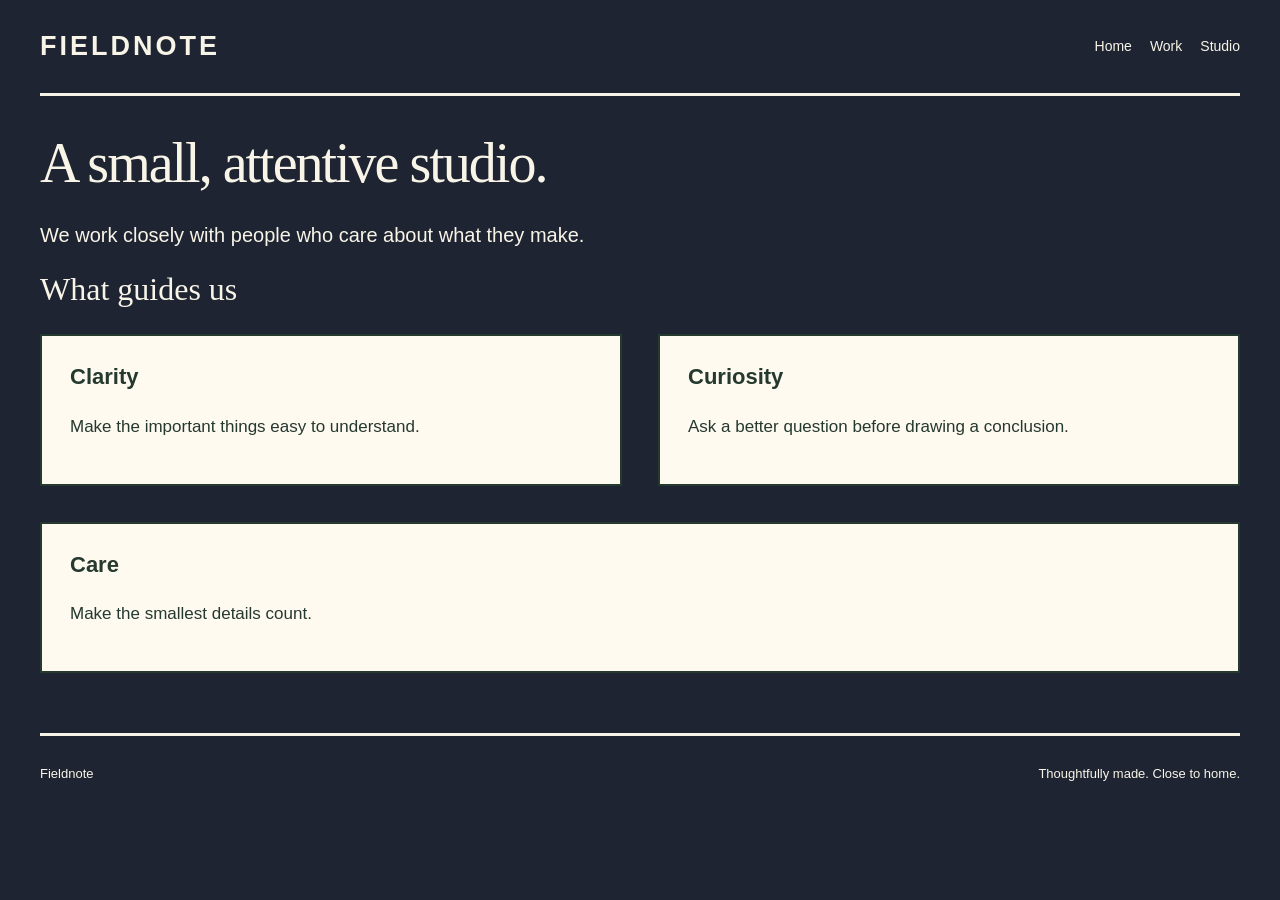
==== about.html @ 90956080 "feat: describe the studio values" ====
<!doctype html>
<html lang="en"><head><meta charset="utf-8"><meta name="viewport" content="width=device-width,initial-scale=1"><title>The studio | Fieldnote</title><link rel="icon" href="data:,"><link rel="stylesheet" href="styles.css"></head>
<body><header><a class="brand" href="index.html">Fieldnote</a><nav aria-label="Main navigation"><a href="index.html">Home</a><a href="work.html">Work</a><a href="about.html">Studio</a></nav></header><main><h1>A small, attentive studio.</h1><p class="lede">We work closely with people who care about what they make.</p><section><h2>What guides us</h2><div class="grid three"><article class="tile"><h3>Clarity</h3><p>Make the important things easy to understand.</p></article><article class="tile"><h3>Curiosity</h3><p>Ask a better question before drawing a conclusion.</p></article><article class="tile"><h3>Care</h3><p>Make the smallest details count.</p></article></div></section></main><footer><span>Fieldnote</span><span>Thoughtfully made. Close to home.</span></footer></body></html>
---- styles.css ----
* { box-sizing: border-box; }
html { scroll-behavior: auto; }
body { margin: 0; background: #1e2431; color: #f8f5e8; font-family: Arial, sans-serif; font-size: 17px; line-height: 1.6; }
header, main, footer { width: 94%; max-width: 1200px; margin: auto; }
header { display: flex; flex-wrap: wrap; justify-content: space-between; align-items: center; gap: 20px; padding: 25px 0; border-bottom: 3px solid #f8f5e8; }
.brand { font-size: 27px; font-weight: 800; letter-spacing: -1px; }
a { color: inherit; text-underline-offset: 5px; }
header a { text-decoration: none; }
nav { display: flex; flex-wrap: wrap; gap: 18px; font-size: 14px; }
main { padding: 38px 0 60px; }
h1, h2, h3, p { margin-top: 0; overflow-wrap: anywhere; }
h1 { font-family: Georgia, serif; font-size: 56px; line-height: 1.05; font-weight: 400; letter-spacing: -2px; max-width: 780px; margin-bottom: 26px; }
h2 { font-family: Georgia, serif; font-size: 32px; line-height: 1.15; font-weight: 400; }
h3 { font-size: 22px; line-height: 1.2; }
p { max-width: 660px; }
.lede { font-size: 20px; max-width: 570px; }
.hero { display: flex; flex-wrap: wrap; align-items: center; gap: 30px; min-height: 440px; padding: 34px; border: 2px solid #f8f5e8; }
.hero > div { flex: 1 1 350px; min-width: 0; }
.hero img { flex: 1 1 350px; width: 46%; max-width: 100%; min-width: 0; height: 360px; object-fit: cover; display: block; }
section + section { margin-top: 50px; }
.grid { display: flex; flex-wrap: wrap; gap: 24px; }
.tile { flex: 1 1 280px; min-width: 0; padding: 28px; background: #fffaf0; color: #25392f; border: 2px solid #25392f; }
.tile img { width: 100%; height: 230px; object-fit: cover; display: block; margin-bottom: 24px; }
.tile p { margin-bottom: 16px; }
.tile h2 { font-size: 30px; }
.price { font-size: 25px; font-weight: 700; }
.button { display: inline-block; background: #25392f; color: #fff8e7; padding: 15px 23px; text-decoration: none; font-size: 15px; font-weight: 700; border: 2px solid #25392f; }
.band { background: #25392f; color: #fff9ec; padding: 36px; border: 2px solid #f8f5e8; }
.band p { margin-bottom: 16px; }
.toolbar { display: flex; flex-wrap: wrap; gap: 18px; padding: 24px; background: #fffaf0; color: #25392f; margin: 28px 0; border: 2px solid #25392f; }
.availability { display: block; border-top: 2px solid #25392f; padding-top: 14px; font-size: 14px; }
.spec-row { display: flex; flex-wrap: wrap; gap: 24px; padding: 18px 0; border-bottom: 1px solid #f8f5e8; }
.spec-row strong { min-width: 130px; }
.hidden { display: none; }
footer { display: flex; flex-wrap: wrap; justify-content: space-between; gap: 20px; padding: 28px 0; border-top: 3px solid #f8f5e8; font-size: 13px; }
a:focus-visible { outline: 3px solid #ed8ca3; outline-offset: 6px; }
.hero{background:#fffaf0;color:#25392f;border:0;border-left:14px solid #dca65c}.hero h1{font-family:Arial,sans-serif;font-weight:800}.tile{flex-basis:420px}.tile img{height:310px}
.brand{text-transform:uppercase;letter-spacing:3px}.project-type{text-transform:uppercase;letter-spacing:2px;font-weight:700}.hero h1{font-family:Arial,sans-serif;font-weight:800}
.hero{border-top:18px solid #dca65c}.hero h1{font-size:50px}.grid{gap:36px}
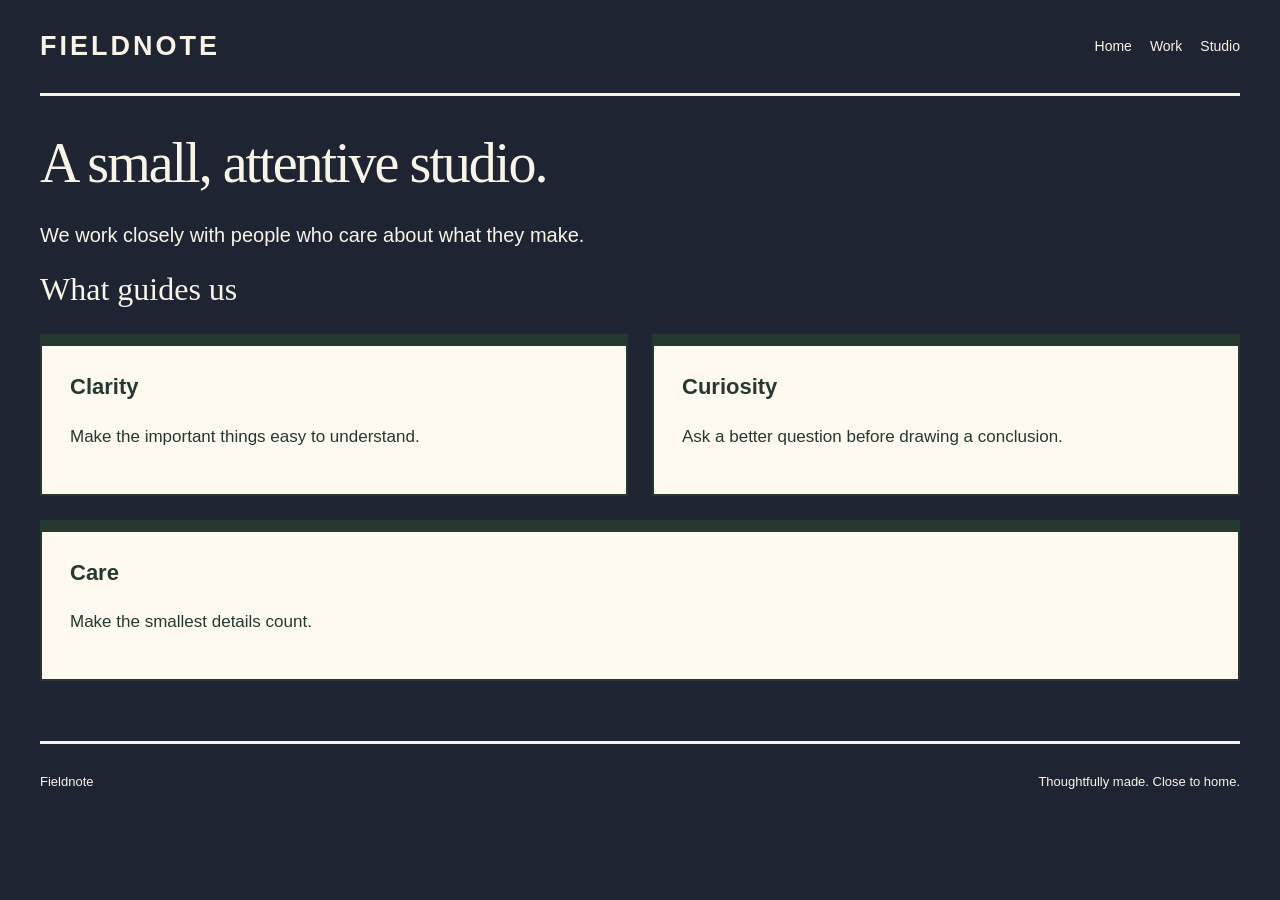
==== commit fb8a34f4: "feat: describe the studio values" ====
--- a/about.html
+++ b/about.html
@@ -1,3 +1,55 @@
 <!doctype html>
-<html lang="en"><head><meta charset="utf-8"><meta name="viewport" content="width=device-width,initial-scale=1"><title>The studio | Fieldnote</title><link rel="icon" href="data:,"><link rel="stylesheet" href="styles.css"></head>
-<body><header><a class="brand" href="index.html">Fieldnote</a><nav aria-label="Main navigation"><a href="index.html">Home</a><a href="work.html">Work</a><a href="about.html">Studio</a></nav></header><main><h1>A small, attentive studio.</h1><p class="lede">We work closely with people who care about what they make.</p><section><h2>What guides us</h2><div class="grid three"><article class="tile"><h3>Clarity</h3><p>Make the important things easy to understand.</p></article><article class="tile"><h3>Curiosity</h3><p>Ask a better question before drawing a conclusion.</p></article><article class="tile"><h3>Care</h3><p>Make the smallest details count.</p></article></div></section></main><footer><span>Fieldnote</span><span>Thoughtfully made. Close to home.</span></footer></body></html>
+<html lang="en">
+<head>
+<meta charset="utf-8">
+<meta name="viewport" content="width=device-width,initial-scale=1">
+<title>
+The studio | Fieldnote</title>
+<link rel="icon" href="assets/favicon.png">
+<link rel="stylesheet" href="styles.css">
+</head>
+<body>
+<header>
+<a class="brand" href="index.html">Fieldnote</a>
+<nav aria-label="Main navigation">
+<a href="index.html">Home</a>
+<a href="work.html">Work</a>
+<a href="about.html">Studio</a>
+</nav>
+</header>
+<main>
+<h1>
+A small, attentive studio.</h1>
+<p class="lede">
+We work closely with people who care about what they make.</p>
+<section>
+<h2>
+What guides us</h2>
+<div class="grid three">
+<article class="tile">
+<h3>
+Clarity</h3>
+<p>
+Make the important things easy to understand.</p>
+</article>
+<article class="tile">
+<h3>
+Curiosity</h3>
+<p>
+Ask a better question before drawing a conclusion.</p>
+</article>
+<article class="tile">
+<h3>
+Care</h3>
+<p>
+Make the smallest details count.</p>
+</article>
+</div>
+</section>
+</main>
+<footer>
+<span>Fieldnote</span>
+<span>Thoughtfully made. Close to home.</span>
+</footer>
+</body>
+</html>
--- a/styles.css
+++ b/styles.css
@@ -36,4 +36,4 @@
 a:focus-visible { outline: 3px solid #ed8ca3; outline-offset: 6px; }
 .hero{background:#fffaf0;color:#25392f;border:0;border-left:14px solid #dca65c}.hero h1{font-family:Arial,sans-serif;font-weight:800}.tile{flex-basis:420px}.tile img{height:310px}
 .brand{text-transform:uppercase;letter-spacing:3px}.project-type{text-transform:uppercase;letter-spacing:2px;font-weight:700}.hero h1{font-family:Arial,sans-serif;font-weight:800}
-.hero{border-top:18px solid #dca65c}.hero h1{font-size:50px}.grid{gap:36px}
+.hero{background:#fffaf0;color:#25392f;border-bottom:18px solid #25392f}.hero h1{font-size:64px}.tile{border-top:12px solid #25392f}
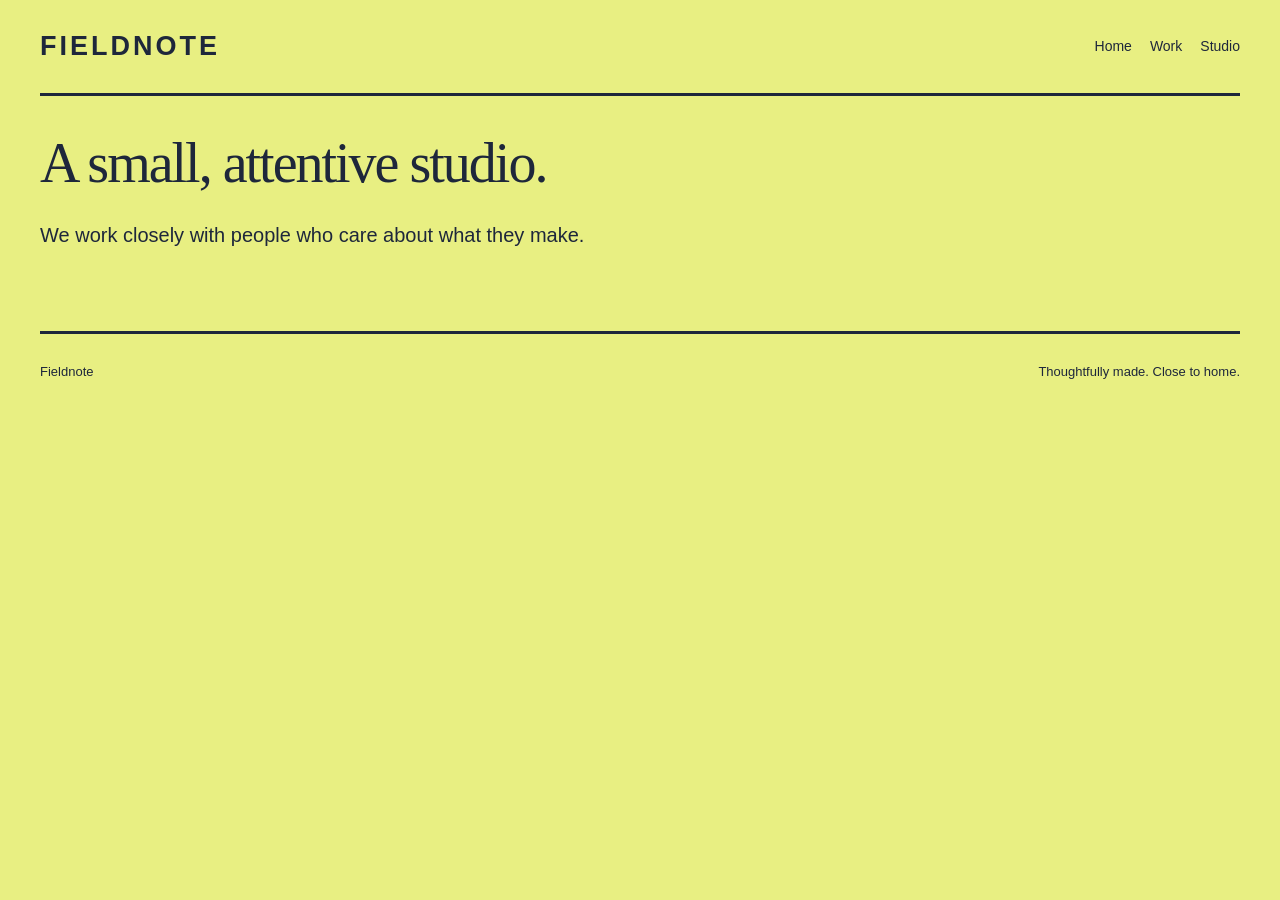
==== commit 3f57b349: "feat: open the studio about page; refresh the visual composition" ====
--- a/about.html
+++ b/about.html
@@ -22,30 +22,6 @@
 A small, attentive studio.</h1>
 <p class="lede">
 We work closely with people who care about what they make.</p>
-<section>
-<h2>
-What guides us</h2>
-<div class="grid three">
-<article class="tile">
-<h3>
-Clarity</h3>
-<p>
-Make the important things easy to understand.</p>
-</article>
-<article class="tile">
-<h3>
-Curiosity</h3>
-<p>
-Ask a better question before drawing a conclusion.</p>
-</article>
-<article class="tile">
-<h3>
-Care</h3>
-<p>
-Make the smallest details count.</p>
-</article>
-</div>
-</section>
 </main>
 <footer>
 <span>Fieldnote</span>
--- a/styles.css
+++ b/styles.css
@@ -1,8 +1,8 @@
 * { box-sizing: border-box; }
 html { scroll-behavior: auto; }
-body { margin: 0; background: #1e2431; color: #f8f5e8; font-family: Arial, sans-serif; font-size: 17px; line-height: 1.6; }
+body { margin: 0; background: #e8ef82; color: #1e273b; font-family: Arial, sans-serif; font-size: 17px; line-height: 1.6; }
 header, main, footer { width: 94%; max-width: 1200px; margin: auto; }
-header { display: flex; flex-wrap: wrap; justify-content: space-between; align-items: center; gap: 20px; padding: 25px 0; border-bottom: 3px solid #f8f5e8; }
+header { display: flex; flex-wrap: wrap; justify-content: space-between; align-items: center; gap: 20px; padding: 25px 0; border-bottom: 3px solid #1e273b; }
 .brand { font-size: 27px; font-weight: 800; letter-spacing: -1px; }
 a { color: inherit; text-underline-offset: 5px; }
 header a { text-decoration: none; }
@@ -14,7 +14,7 @@
 h3 { font-size: 22px; line-height: 1.2; }
 p { max-width: 660px; }
 .lede { font-size: 20px; max-width: 570px; }
-.hero { display: flex; flex-wrap: wrap; align-items: center; gap: 30px; min-height: 440px; padding: 34px; border: 2px solid #f8f5e8; }
+.hero { display: flex; flex-wrap: wrap; align-items: center; gap: 30px; min-height: 440px; padding: 34px; border: 2px solid #1e273b; }
 .hero > div { flex: 1 1 350px; min-width: 0; }
 .hero img { flex: 1 1 350px; width: 46%; max-width: 100%; min-width: 0; height: 360px; object-fit: cover; display: block; }
 section + section { margin-top: 50px; }
@@ -25,15 +25,15 @@
 .tile h2 { font-size: 30px; }
 .price { font-size: 25px; font-weight: 700; }
 .button { display: inline-block; background: #25392f; color: #fff8e7; padding: 15px 23px; text-decoration: none; font-size: 15px; font-weight: 700; border: 2px solid #25392f; }
-.band { background: #25392f; color: #fff9ec; padding: 36px; border: 2px solid #f8f5e8; }
+.band { background: #25392f; color: #fff9ec; padding: 36px; border: 2px solid #1e273b; }
 .band p { margin-bottom: 16px; }
 .toolbar { display: flex; flex-wrap: wrap; gap: 18px; padding: 24px; background: #fffaf0; color: #25392f; margin: 28px 0; border: 2px solid #25392f; }
 .availability { display: block; border-top: 2px solid #25392f; padding-top: 14px; font-size: 14px; }
-.spec-row { display: flex; flex-wrap: wrap; gap: 24px; padding: 18px 0; border-bottom: 1px solid #f8f5e8; }
+.spec-row { display: flex; flex-wrap: wrap; gap: 24px; padding: 18px 0; border-bottom: 1px solid #1e273b; }
 .spec-row strong { min-width: 130px; }
 .hidden { display: none; }
-footer { display: flex; flex-wrap: wrap; justify-content: space-between; gap: 20px; padding: 28px 0; border-top: 3px solid #f8f5e8; font-size: 13px; }
-a:focus-visible { outline: 3px solid #ed8ca3; outline-offset: 6px; }
-.hero{background:#fffaf0;color:#25392f;border:0;border-left:14px solid #dca65c}.hero h1{font-family:Arial,sans-serif;font-weight:800}.tile{flex-basis:420px}.tile img{height:310px}
+footer { display: flex; flex-wrap: wrap; justify-content: space-between; gap: 20px; padding: 28px 0; border-top: 3px solid #1e273b; font-size: 13px; }
+a:focus-visible { outline: 3px solid #253fbb; outline-offset: 6px; }
+.hero{flex-direction:column;text-align:center;gap:28px;border:0}.hero > div{flex:0 1 auto;width:100%}.hero h1,.hero p{margin-left:auto;margin-right:auto}.hero img{flex:0 1 auto;width:100%;height:300px}.tile{border-radius:28px}
 .brand{text-transform:uppercase;letter-spacing:3px}.project-type{text-transform:uppercase;letter-spacing:2px;font-weight:700}.hero h1{font-family:Arial,sans-serif;font-weight:800}
 .hero{background:#fffaf0;color:#25392f;border-bottom:18px solid #25392f}.hero h1{font-size:64px}.tile{border-top:12px solid #25392f}
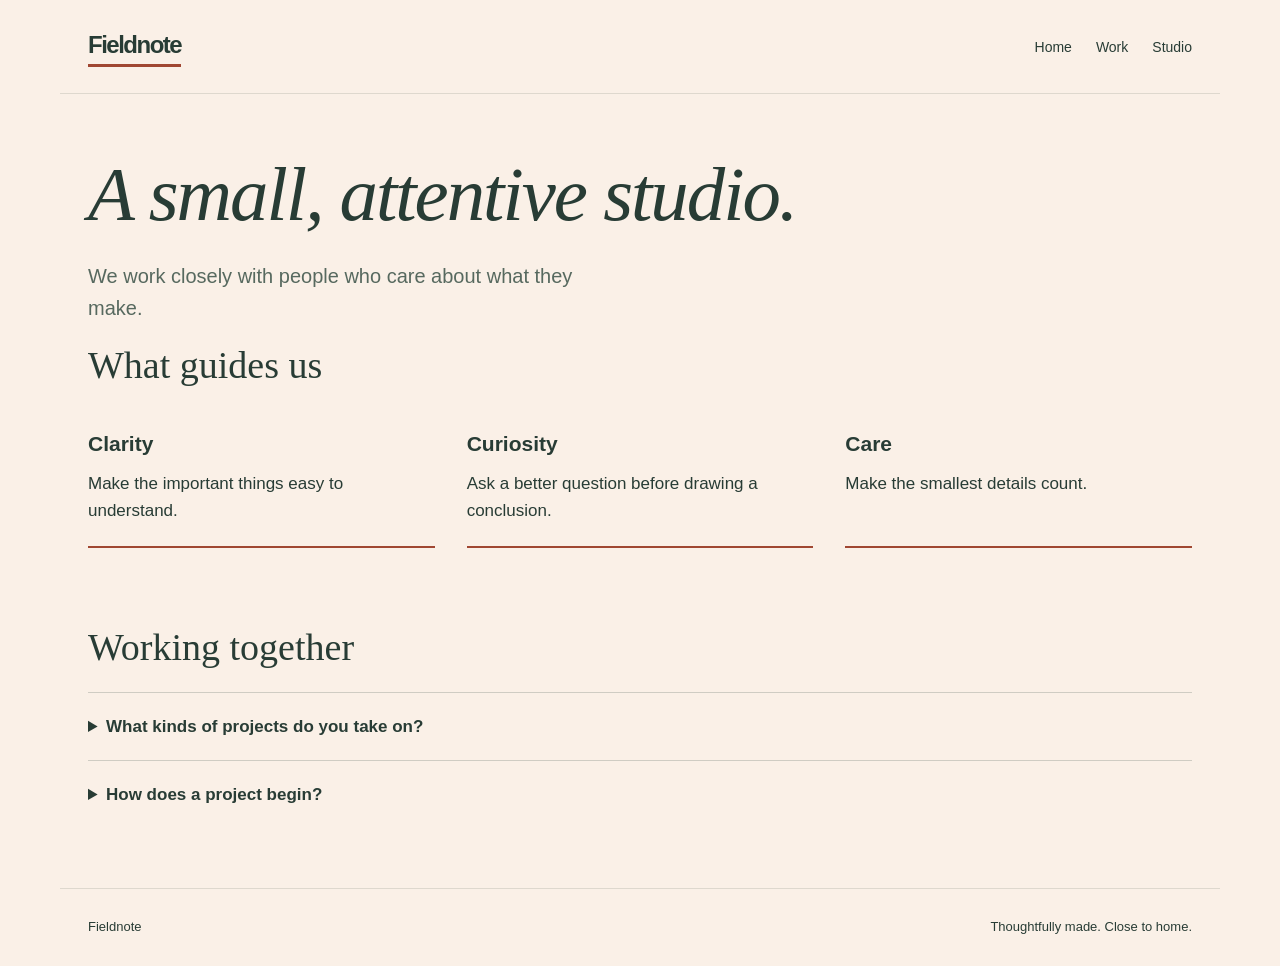
==== commit 57c45420: "feat: finish project closing statement and brand underline" ====
--- a/about.html
+++ b/about.html
@@ -1,31 +1,3 @@
 <!doctype html>
-<html lang="en">
-<head>
-<meta charset="utf-8">
-<meta name="viewport" content="width=device-width,initial-scale=1">
-<title>
-The studio | Fieldnote</title>
-<link rel="icon" href="assets/favicon.png">
-<link rel="stylesheet" href="styles.css">
-</head>
-<body>
-<header>
-<a class="brand" href="index.html">Fieldnote</a>
-<nav aria-label="Main navigation">
-<a href="index.html">Home</a>
-<a href="work.html">Work</a>
-<a href="about.html">Studio</a>
-</nav>
-</header>
-<main>
-<h1>
-A small, attentive studio.</h1>
-<p class="lede">
-We work closely with people who care about what they make.</p>
-</main>
-<footer>
-<span>Fieldnote</span>
-<span>Thoughtfully made. Close to home.</span>
-</footer>
-</body>
-</html>
+<html lang="en"><head><meta charset="utf-8"><meta name="viewport" content="width=device-width,initial-scale=1"><title>The studio | Fieldnote</title><link rel="icon" href="data:,"><link rel="stylesheet" href="styles.css"></head>
+<body><header><a class="brand" href="index.html">Fieldnote</a><nav aria-label="Main navigation"><a href="index.html">Home</a><a href="work.html">Work</a><a href="about.html">Studio</a></nav></header><main aria-label="Page content"><h1>A small, attentive studio.</h1><p class="lede">We work closely with people who care about what they make.</p><section><h2>What guides us</h2><div class="grid three"><article class="tile"><h3>Clarity</h3><p>Make the important things easy to understand.</p></article><article class="tile"><h3>Curiosity</h3><p>Ask a better question before drawing a conclusion.</p></article><article class="tile"><h3>Care</h3><p>Make the smallest details count.</p></article></div></section><section><h2>Working together</h2><details><summary>What kinds of projects do you take on?</summary><p>Identity, editorial, and small digital experiences.</p></details><details><summary>How does a project begin?</summary><p>With a conversation about your goals and your audience.</p></details></section></main><footer><span>Fieldnote</span><span>Thoughtfully made. Close to home.</span></footer></body></html>
--- a/styles.css
+++ b/styles.css
@@ -1,39 +1,9 @@
-* { box-sizing: border-box; }
-html { scroll-behavior: auto; }
-body { margin: 0; background: #e8ef82; color: #1e273b; font-family: Arial, sans-serif; font-size: 17px; line-height: 1.6; }
-header, main, footer { width: 94%; max-width: 1200px; margin: auto; }
-header { display: flex; flex-wrap: wrap; justify-content: space-between; align-items: center; gap: 20px; padding: 25px 0; border-bottom: 3px solid #1e273b; }
-.brand { font-size: 27px; font-weight: 800; letter-spacing: -1px; }
-a { color: inherit; text-underline-offset: 5px; }
-header a { text-decoration: none; }
-nav { display: flex; flex-wrap: wrap; gap: 18px; font-size: 14px; }
-main { padding: 38px 0 60px; }
-h1, h2, h3, p { margin-top: 0; overflow-wrap: anywhere; }
-h1 { font-family: Georgia, serif; font-size: 56px; line-height: 1.05; font-weight: 400; letter-spacing: -2px; max-width: 780px; margin-bottom: 26px; }
-h2 { font-family: Georgia, serif; font-size: 32px; line-height: 1.15; font-weight: 400; }
-h3 { font-size: 22px; line-height: 1.2; }
-p { max-width: 660px; }
-.lede { font-size: 20px; max-width: 570px; }
-.hero { display: flex; flex-wrap: wrap; align-items: center; gap: 30px; min-height: 440px; padding: 34px; border: 2px solid #1e273b; }
-.hero > div { flex: 1 1 350px; min-width: 0; }
-.hero img { flex: 1 1 350px; width: 46%; max-width: 100%; min-width: 0; height: 360px; object-fit: cover; display: block; }
-section + section { margin-top: 50px; }
-.grid { display: flex; flex-wrap: wrap; gap: 24px; }
-.tile { flex: 1 1 280px; min-width: 0; padding: 28px; background: #fffaf0; color: #25392f; border: 2px solid #25392f; }
-.tile img { width: 100%; height: 230px; object-fit: cover; display: block; margin-bottom: 24px; }
-.tile p { margin-bottom: 16px; }
-.tile h2 { font-size: 30px; }
-.price { font-size: 25px; font-weight: 700; }
-.button { display: inline-block; background: #25392f; color: #fff8e7; padding: 15px 23px; text-decoration: none; font-size: 15px; font-weight: 700; border: 2px solid #25392f; }
-.band { background: #25392f; color: #fff9ec; padding: 36px; border: 2px solid #1e273b; }
-.band p { margin-bottom: 16px; }
-.toolbar { display: flex; flex-wrap: wrap; gap: 18px; padding: 24px; background: #fffaf0; color: #25392f; margin: 28px 0; border: 2px solid #25392f; }
-.availability { display: block; border-top: 2px solid #25392f; padding-top: 14px; font-size: 14px; }
-.spec-row { display: flex; flex-wrap: wrap; gap: 24px; padding: 18px 0; border-bottom: 1px solid #1e273b; }
-.spec-row strong { min-width: 130px; }
-.hidden { display: none; }
-footer { display: flex; flex-wrap: wrap; justify-content: space-between; gap: 20px; padding: 28px 0; border-top: 3px solid #1e273b; font-size: 13px; }
-a:focus-visible { outline: 3px solid #253fbb; outline-offset: 6px; }
-.hero{flex-direction:column;text-align:center;gap:28px;border:0}.hero > div{flex:0 1 auto;width:100%}.hero h1,.hero p{margin-left:auto;margin-right:auto}.hero img{flex:0 1 auto;width:100%;height:300px}.tile{border-radius:28px}
-.brand{text-transform:uppercase;letter-spacing:3px}.project-type{text-transform:uppercase;letter-spacing:2px;font-weight:700}.hero h1{font-family:Arial,sans-serif;font-weight:800}
-.hero{background:#fffaf0;color:#25392f;border-bottom:18px solid #25392f}.hero h1{font-size:64px}.tile{border-top:12px solid #25392f}
+*{box-sizing:border-box}html{scroll-behavior:auto}body{margin:0;background:var(--paper,#f5f1e9);color:var(--ink,#253c33);font:17px/1.6 Arial,Helvetica,sans-serif}header,main,footer{max-width:1160px;margin:auto}header{display:flex;align-items:center;justify-content:space-between;padding:26px 28px;border-bottom:1px solid #253c3322;gap:20px}.brand{font-weight:800;font-size:24px;letter-spacing:-1px}a{color:inherit;text-underline-offset:5px}header a{text-decoration:none}nav{display:flex;flex-wrap:wrap;gap:24px;font-size:14px}main{padding:60px 28px}h1,h2,h3,p{margin-top:0}h1{font:normal clamp(42px,6vw,78px)/1.06 Georgia,serif;letter-spacing:-2px;max-width:800px;margin-bottom:24px}h2{font:normal 38px/1.15 Georgia,serif;margin-bottom:22px}h3{font-size:21px;line-height:1.25;margin-bottom:12px}p{max-width:660px}.lede{font-size:20px;color:var(--muted,#57695f);max-width:540px}.hero{display:grid;gap:38px;align-items:center}.hero img{width:100%;display:block;aspect-ratio:1.2;object-fit:cover;border-radius:4px}section+section{margin-top:64px}.grid{display:grid;gap:24px}.tile{padding:26px;border:1px solid #253c3328;background:var(--surface,#fffdf8)}.tile img{width:100%;display:block;aspect-ratio:1.4;object-fit:cover;margin-bottom:22px}.tile p:last-child{margin-bottom:0}.button,button{display:inline-block;background:var(--accent,#375d49);color:white;padding:13px 23px;border:0;border-radius:3px;text-decoration:none;font:600 15px/1.3 Arial,sans-serif;cursor:pointer}button.secondary{background:transparent;color:var(--ink);border:1px solid currentColor}.band{padding:32px;background:var(--accent,#375d49);color:white}.band p:last-child{margin-bottom:0}footer{padding:28px;display:flex;justify-content:space-between;gap:24px;border-top:1px solid #253c3322;font-size:13px}.muted{color:var(--muted,#57695f)}.price{font-weight:700;font-size:20px}.toolbar{display:flex;gap:16px;flex-wrap:wrap;align-items:end;margin:30px 0}label{display:block;font-size:14px}input,select{display:block;background:white;color:#253c33;padding:12px;border:1px solid #a6afa8;border-radius:3px;font:inherit;max-width:100%}details{border-top:1px solid #253c3333;padding:20px 0}summary{cursor:pointer;font-weight:700}details p{margin:14px 0 0}ul{padding-left:22px}table{border-collapse:collapse;width:100%;max-width:720px}td,th{text-align:left;padding:12px;border-bottom:1px solid #253c3322}[hidden]{display:none!important}.sr{position:absolute;width:1px;height:1px;overflow:hidden;clip-path:inset(50%)}a:focus-visible,button:focus-visible,input:focus-visible,select:focus-visible,summary:focus-visible{outline:3px solid #c77430;outline-offset:5px}@media(min-width:760px){.hero.split{grid-template-columns:1.1fr 1fr}.grid.two{grid-template-columns:repeat(2,minmax(0,1fr))}.grid.three{grid-template-columns:repeat(3,minmax(0,1fr))}}@media(max-width:600px){header{align-items:flex-start;flex-direction:column}main{padding:36px 22px}header,footer{padding:22px}nav{gap:18px}footer{flex-direction:column;gap:8px}.toolbar>*{width:100%}.toolbar input,.toolbar select{width:100%}h1{letter-spacing:-1px}section+section{margin-top:44px}}
+
+:root{--paper:#f7f5ef;--ink:#283c35;--accent:#355c4c}
+:root{--accent:#a04732;--paper:#faf0e7}.brand{letter-spacing:-1.5px}
+h1{font-style:italic}.tile{border:0;border-bottom:2px solid #a04732;padding:22px 0;background:transparent}
+.grid{gap:32px}section+section{margin-top:78px}
+.project-type{font-size:12px;text-transform:uppercase;letter-spacing:1.5px}
+h2{max-width:720px}.brand{border-bottom:3px solid var(--accent)}
+/* Editorial cards share the global spacing scale. */
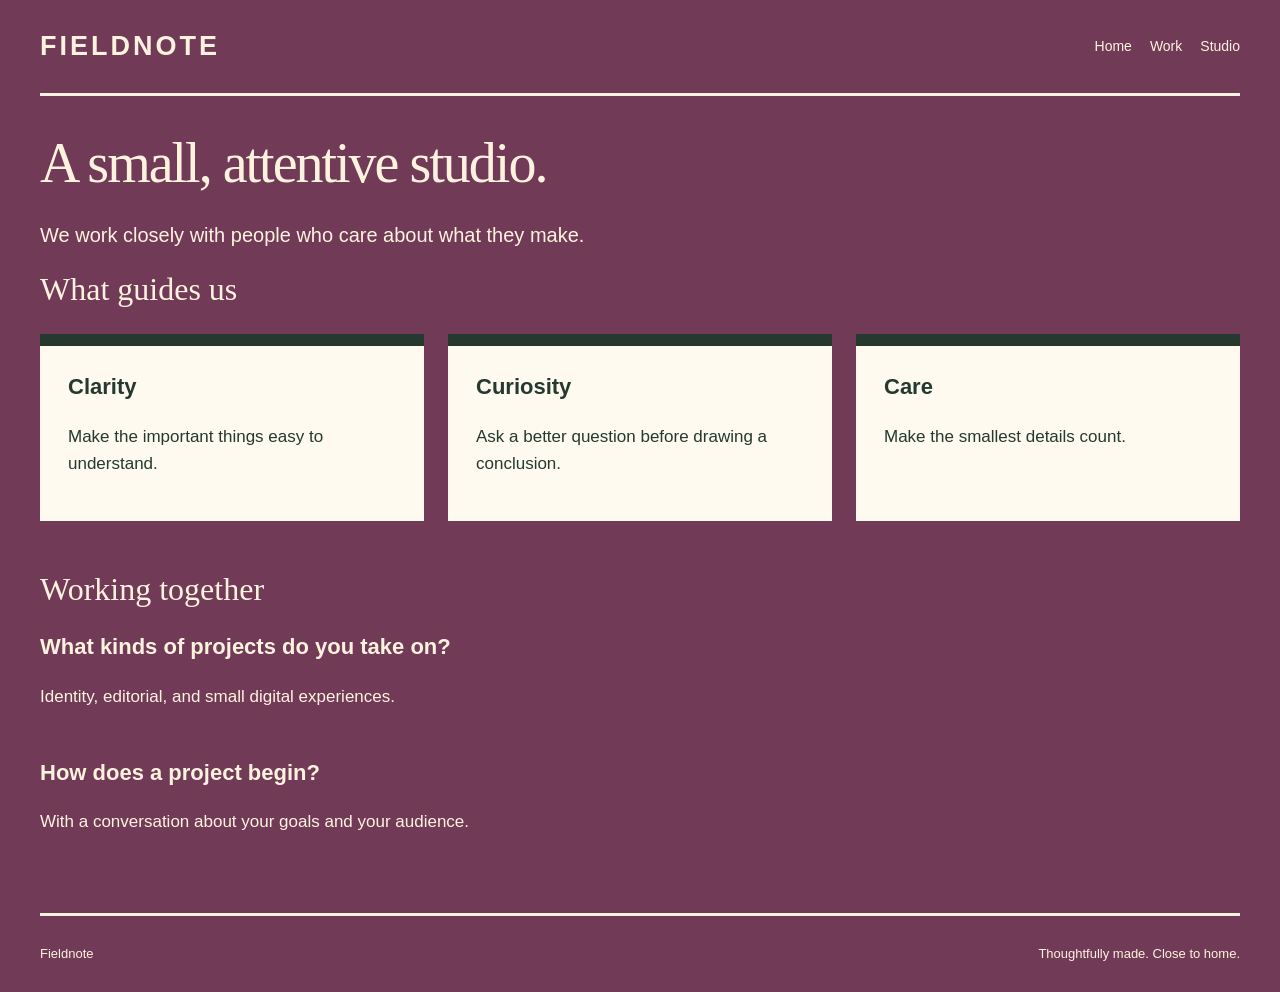
==== commit d97fa0bf: "feat: finish project closing statement and brand underline; refresh the visual composition" ====
--- a/about.html
+++ b/about.html
@@ -1,3 +1,71 @@
 <!doctype html>
-<html lang="en"><head><meta charset="utf-8"><meta name="viewport" content="width=device-width,initial-scale=1"><title>The studio | Fieldnote</title><link rel="icon" href="data:,"><link rel="stylesheet" href="styles.css"></head>
-<body><header><a class="brand" href="index.html">Fieldnote</a><nav aria-label="Main navigation"><a href="index.html">Home</a><a href="work.html">Work</a><a href="about.html">Studio</a></nav></header><main aria-label="Page content"><h1>A small, attentive studio.</h1><p class="lede">We work closely with people who care about what they make.</p><section><h2>What guides us</h2><div class="grid three"><article class="tile"><h3>Clarity</h3><p>Make the important things easy to understand.</p></article><article class="tile"><h3>Curiosity</h3><p>Ask a better question before drawing a conclusion.</p></article><article class="tile"><h3>Care</h3><p>Make the smallest details count.</p></article></div></section><section><h2>Working together</h2><details><summary>What kinds of projects do you take on?</summary><p>Identity, editorial, and small digital experiences.</p></details><details><summary>How does a project begin?</summary><p>With a conversation about your goals and your audience.</p></details></section></main><footer><span>Fieldnote</span><span>Thoughtfully made. Close to home.</span></footer></body></html>
+<html lang="en">
+<head>
+<meta charset="utf-8">
+<meta name="viewport" content="width=device-width,initial-scale=1">
+<title>
+The studio | Fieldnote</title>
+<link rel="icon" href="assets/favicon.png">
+<link rel="stylesheet" href="styles.css">
+</head>
+<body>
+<header>
+<a class="brand" href="index.html">Fieldnote</a>
+<nav aria-label="Main navigation">
+<a href="index.html">Home</a>
+<a href="work.html">Work</a>
+<a href="about.html">Studio</a>
+</nav>
+</header>
+<main aria-label="Page content">
+<h1>
+A small, attentive studio.</h1>
+<p class="lede">
+We work closely with people who care about what they make.</p>
+<section>
+<h2>
+What guides us</h2>
+<div class="grid three">
+<article class="tile">
+<h3>
+Clarity</h3>
+<p>
+Make the important things easy to understand.</p>
+</article>
+<article class="tile">
+<h3>
+Curiosity</h3>
+<p>
+Ask a better question before drawing a conclusion.</p>
+</article>
+<article class="tile">
+<h3>
+Care</h3>
+<p>
+Make the smallest details count.</p>
+</article>
+</div>
+</section>
+<section>
+<h2>
+Working together</h2>
+<section>
+<h3>
+What kinds of projects do you take on?</h3>
+<p>
+Identity, editorial, and small digital experiences.</p>
+</section>
+<section>
+<h3>
+How does a project begin?</h3>
+<p>
+With a conversation about your goals and your audience.</p>
+</section>
+</section>
+</main>
+<footer>
+<span>Fieldnote</span>
+<span>Thoughtfully made. Close to home.</span>
+</footer>
+</body>
+</html>
--- a/styles.css
+++ b/styles.css
@@ -1,9 +1,40 @@
-*{box-sizing:border-box}html{scroll-behavior:auto}body{margin:0;background:var(--paper,#f5f1e9);color:var(--ink,#253c33);font:17px/1.6 Arial,Helvetica,sans-serif}header,main,footer{max-width:1160px;margin:auto}header{display:flex;align-items:center;justify-content:space-between;padding:26px 28px;border-bottom:1px solid #253c3322;gap:20px}.brand{font-weight:800;font-size:24px;letter-spacing:-1px}a{color:inherit;text-underline-offset:5px}header a{text-decoration:none}nav{display:flex;flex-wrap:wrap;gap:24px;font-size:14px}main{padding:60px 28px}h1,h2,h3,p{margin-top:0}h1{font:normal clamp(42px,6vw,78px)/1.06 Georgia,serif;letter-spacing:-2px;max-width:800px;margin-bottom:24px}h2{font:normal 38px/1.15 Georgia,serif;margin-bottom:22px}h3{font-size:21px;line-height:1.25;margin-bottom:12px}p{max-width:660px}.lede{font-size:20px;color:var(--muted,#57695f);max-width:540px}.hero{display:grid;gap:38px;align-items:center}.hero img{width:100%;display:block;aspect-ratio:1.2;object-fit:cover;border-radius:4px}section+section{margin-top:64px}.grid{display:grid;gap:24px}.tile{padding:26px;border:1px solid #253c3328;background:var(--surface,#fffdf8)}.tile img{width:100%;display:block;aspect-ratio:1.4;object-fit:cover;margin-bottom:22px}.tile p:last-child{margin-bottom:0}.button,button{display:inline-block;background:var(--accent,#375d49);color:white;padding:13px 23px;border:0;border-radius:3px;text-decoration:none;font:600 15px/1.3 Arial,sans-serif;cursor:pointer}button.secondary{background:transparent;color:var(--ink);border:1px solid currentColor}.band{padding:32px;background:var(--accent,#375d49);color:white}.band p:last-child{margin-bottom:0}footer{padding:28px;display:flex;justify-content:space-between;gap:24px;border-top:1px solid #253c3322;font-size:13px}.muted{color:var(--muted,#57695f)}.price{font-weight:700;font-size:20px}.toolbar{display:flex;gap:16px;flex-wrap:wrap;align-items:end;margin:30px 0}label{display:block;font-size:14px}input,select{display:block;background:white;color:#253c33;padding:12px;border:1px solid #a6afa8;border-radius:3px;font:inherit;max-width:100%}details{border-top:1px solid #253c3333;padding:20px 0}summary{cursor:pointer;font-weight:700}details p{margin:14px 0 0}ul{padding-left:22px}table{border-collapse:collapse;width:100%;max-width:720px}td,th{text-align:left;padding:12px;border-bottom:1px solid #253c3322}[hidden]{display:none!important}.sr{position:absolute;width:1px;height:1px;overflow:hidden;clip-path:inset(50%)}a:focus-visible,button:focus-visible,input:focus-visible,select:focus-visible,summary:focus-visible{outline:3px solid #c77430;outline-offset:5px}@media(min-width:760px){.hero.split{grid-template-columns:1.1fr 1fr}.grid.two{grid-template-columns:repeat(2,minmax(0,1fr))}.grid.three{grid-template-columns:repeat(3,minmax(0,1fr))}}@media(max-width:600px){header{align-items:flex-start;flex-direction:column}main{padding:36px 22px}header,footer{padding:22px}nav{gap:18px}footer{flex-direction:column;gap:8px}.toolbar>*{width:100%}.toolbar input,.toolbar select{width:100%}h1{letter-spacing:-1px}section+section{margin-top:44px}}
-
-:root{--paper:#f7f5ef;--ink:#283c35;--accent:#355c4c}
-:root{--accent:#a04732;--paper:#faf0e7}.brand{letter-spacing:-1.5px}
-h1{font-style:italic}.tile{border:0;border-bottom:2px solid #a04732;padding:22px 0;background:transparent}
-.grid{gap:32px}section+section{margin-top:78px}
-.project-type{font-size:12px;text-transform:uppercase;letter-spacing:1.5px}
-h2{max-width:720px}.brand{border-bottom:3px solid var(--accent)}
-/* Editorial cards share the global spacing scale. */
+* { box-sizing: border-box; }
+html { scroll-behavior: auto; }
+body { margin: 0; background: #713a56; color: #fff3df; font-family: Arial, sans-serif; font-size: 17px; line-height: 1.6; }
+header, main, footer { width: 94%; max-width: 1200px; margin: auto; }
+header { display: flex; flex-wrap: wrap; justify-content: space-between; align-items: center; gap: 20px; padding: 25px 0; border-bottom: 3px solid #fff3df; }
+.brand { font-size: 27px; font-weight: 800; letter-spacing: -1px; }
+a { color: inherit; text-underline-offset: 5px; }
+header a { text-decoration: none; }
+nav { display: flex; flex-wrap: wrap; gap: 18px; font-size: 14px; }
+main { padding: 38px 0 60px; }
+h1, h2, h3, p { margin-top: 0; overflow-wrap: anywhere; }
+h1 { font-family: Georgia, serif; font-size: 56px; line-height: 1.05; font-weight: 400; letter-spacing: -2px; max-width: 780px; margin-bottom: 26px; }
+h2 { font-family: Georgia, serif; font-size: 32px; line-height: 1.15; font-weight: 400; }
+h3 { font-size: 22px; line-height: 1.2; }
+p { max-width: 660px; }
+.lede { font-size: 20px; max-width: 570px; }
+.hero { display: flex; flex-wrap: wrap; align-items: center; gap: 30px; min-height: 440px; padding: 34px; border: 2px solid #fff3df; }
+.hero > div { flex: 1 1 350px; min-width: 0; }
+.hero img { flex: 1 1 350px; width: 46%; max-width: 100%; min-width: 0; height: 360px; object-fit: cover; display: block; }
+section + section { margin-top: 50px; }
+.grid { display: flex; flex-wrap: wrap; gap: 24px; }
+.tile { flex: 1 1 280px; min-width: 0; padding: 28px; background: #fffaf0; color: #25392f; border: 2px solid #25392f; }
+.tile img { width: 100%; height: 230px; object-fit: cover; display: block; margin-bottom: 24px; }
+.tile p { margin-bottom: 16px; }
+.tile h2 { font-size: 30px; }
+.price { font-size: 25px; font-weight: 700; }
+.button { display: inline-block; background: #25392f; color: #fff8e7; padding: 15px 23px; text-decoration: none; font-size: 15px; font-weight: 700; border: 2px solid #25392f; }
+.band { background: #25392f; color: #fff9ec; padding: 36px; border: 2px solid #fff3df; }
+.band p { margin-bottom: 16px; }
+.toolbar { display: flex; flex-wrap: wrap; gap: 18px; padding: 24px; background: #fffaf0; color: #25392f; margin: 28px 0; border: 2px solid #25392f; }
+.availability { display: block; border-top: 2px solid #25392f; padding-top: 14px; font-size: 14px; }
+.spec-row { display: flex; flex-wrap: wrap; gap: 24px; padding: 18px 0; border-bottom: 1px solid #fff3df; }
+.spec-row strong { min-width: 130px; }
+.hidden { display: none; }
+footer { display: flex; flex-wrap: wrap; justify-content: space-between; gap: 20px; padding: 28px 0; border-top: 3px solid #fff3df; font-size: 13px; }
+a:focus-visible { outline: 3px solid #f4ba7c; outline-offset: 6px; }
+.hero{flex-direction:row-reverse;border:0;padding:44px 28px}.hero h1{font-family:Arial,sans-serif;font-weight:800;font-size:64px}.tile{border:0;border-top:10px solid #25392f}
+.brand{text-transform:uppercase;letter-spacing:3px}.project-type{text-transform:uppercase;letter-spacing:2px;font-weight:700}.hero h1{font-family:Arial,sans-serif;font-weight:800}
+.hero{background:#fffaf0;color:#25392f;border-bottom:18px solid #25392f}.hero h1{font-size:64px}.tile{border-top:12px solid #25392f}
+/* Shared card and heading rules preserve the established presentation. */
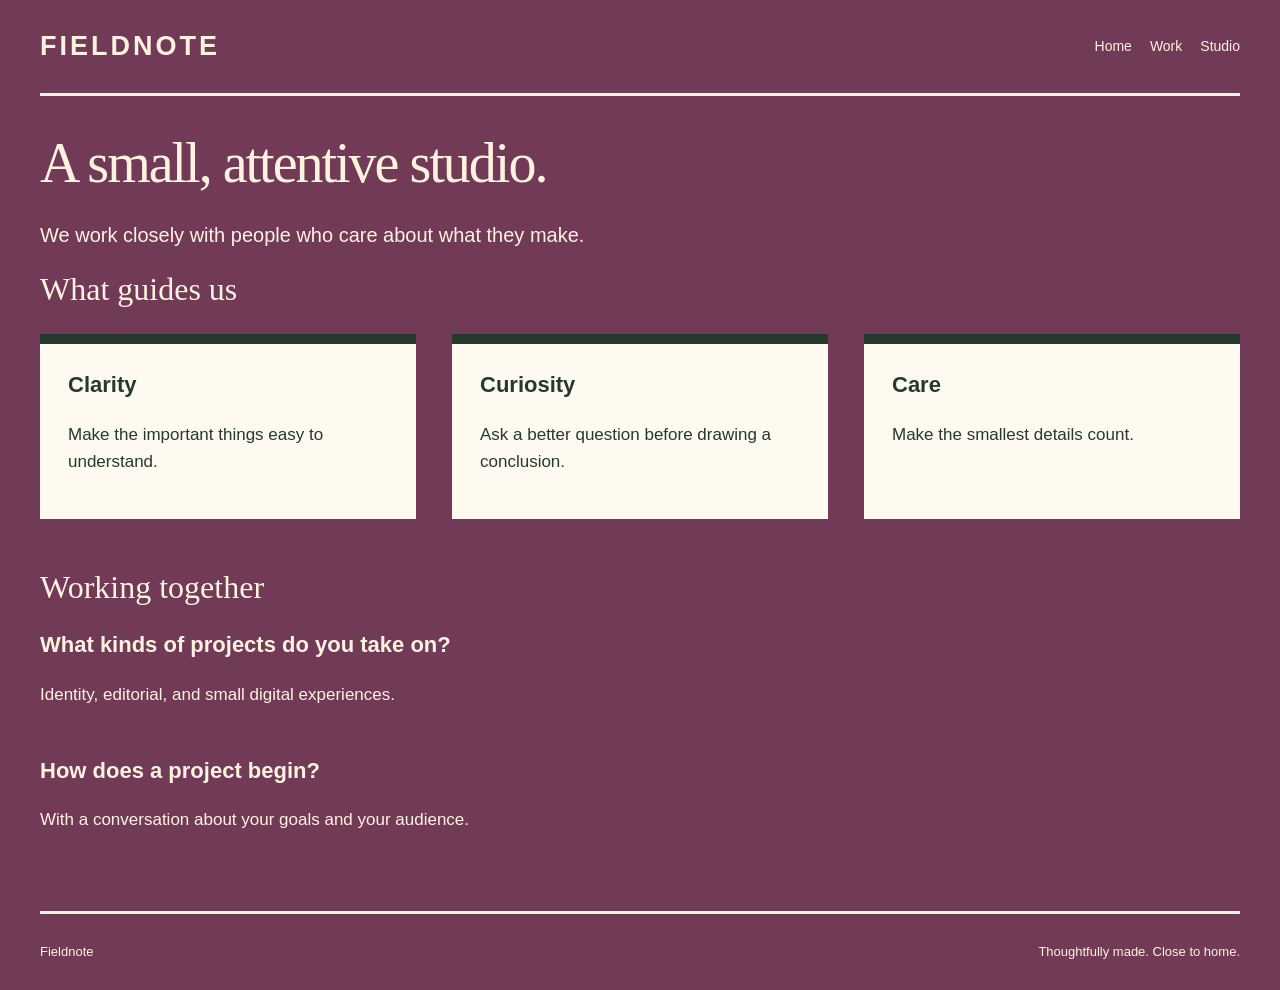
==== commit 1fa5360e: "feat: answer common collaboration questions; refresh the visual composition" ====
--- a/about.html
+++ b/about.html
@@ -17,7 +17,7 @@
 <a href="about.html">Studio</a>
 </nav>
 </header>
-<main aria-label="Page content">
+<main>
 <h1>
 A small, attentive studio.</h1>
 <p class="lede">
--- a/styles.css
+++ b/styles.css
@@ -36,5 +36,4 @@
 a:focus-visible { outline: 3px solid #f4ba7c; outline-offset: 6px; }
 .hero{flex-direction:row-reverse;border:0;padding:44px 28px}.hero h1{font-family:Arial,sans-serif;font-weight:800;font-size:64px}.tile{border:0;border-top:10px solid #25392f}
 .brand{text-transform:uppercase;letter-spacing:3px}.project-type{text-transform:uppercase;letter-spacing:2px;font-weight:700}.hero h1{font-family:Arial,sans-serif;font-weight:800}
-.hero{background:#fffaf0;color:#25392f;border-bottom:18px solid #25392f}.hero h1{font-size:64px}.tile{border-top:12px solid #25392f}
-/* Shared card and heading rules preserve the established presentation. */
+.hero{border-top:18px solid #dca65c}.hero h1{font-size:50px}.grid{gap:36px}
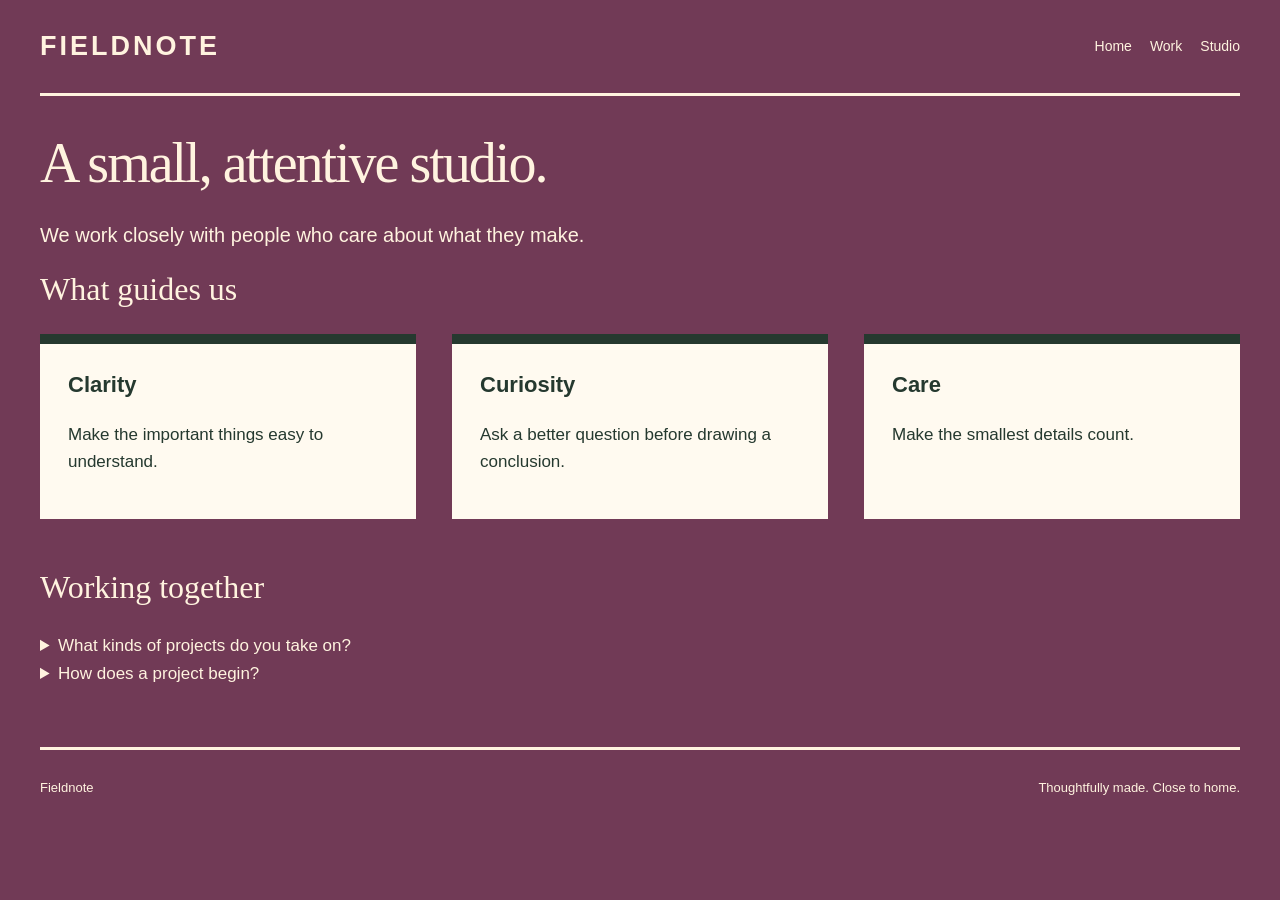
==== commit 80f0ca8e: "feat: answer common collaboration questions" ====
--- a/about.html
+++ b/about.html
@@ -1,71 +1,3 @@
 <!doctype html>
-<html lang="en">
-<head>
-<meta charset="utf-8">
-<meta name="viewport" content="width=device-width,initial-scale=1">
-<title>
-The studio | Fieldnote</title>
-<link rel="icon" href="assets/favicon.png">
-<link rel="stylesheet" href="styles.css">
-</head>
-<body>
-<header>
-<a class="brand" href="index.html">Fieldnote</a>
-<nav aria-label="Main navigation">
-<a href="index.html">Home</a>
-<a href="work.html">Work</a>
-<a href="about.html">Studio</a>
-</nav>
-</header>
-<main>
-<h1>
-A small, attentive studio.</h1>
-<p class="lede">
-We work closely with people who care about what they make.</p>
-<section>
-<h2>
-What guides us</h2>
-<div class="grid three">
-<article class="tile">
-<h3>
-Clarity</h3>
-<p>
-Make the important things easy to understand.</p>
-</article>
-<article class="tile">
-<h3>
-Curiosity</h3>
-<p>
-Ask a better question before drawing a conclusion.</p>
-</article>
-<article class="tile">
-<h3>
-Care</h3>
-<p>
-Make the smallest details count.</p>
-</article>
-</div>
-</section>
-<section>
-<h2>
-Working together</h2>
-<section>
-<h3>
-What kinds of projects do you take on?</h3>
-<p>
-Identity, editorial, and small digital experiences.</p>
-</section>
-<section>
-<h3>
-How does a project begin?</h3>
-<p>
-With a conversation about your goals and your audience.</p>
-</section>
-</section>
-</main>
-<footer>
-<span>Fieldnote</span>
-<span>Thoughtfully made. Close to home.</span>
-</footer>
-</body>
-</html>
+<html lang="en"><head><meta charset="utf-8"><meta name="viewport" content="width=device-width,initial-scale=1"><title>The studio | Fieldnote</title><link rel="icon" href="data:,"><link rel="stylesheet" href="styles.css"></head>
+<body><header><a class="brand" href="index.html">Fieldnote</a><nav aria-label="Main navigation"><a href="index.html">Home</a><a href="work.html">Work</a><a href="about.html">Studio</a></nav></header><main><h1>A small, attentive studio.</h1><p class="lede">We work closely with people who care about what they make.</p><section><h2>What guides us</h2><div class="grid three"><article class="tile"><h3>Clarity</h3><p>Make the important things easy to understand.</p></article><article class="tile"><h3>Curiosity</h3><p>Ask a better question before drawing a conclusion.</p></article><article class="tile"><h3>Care</h3><p>Make the smallest details count.</p></article></div></section><section><h2>Working together</h2><details><summary>What kinds of projects do you take on?</summary><p>Identity, editorial, and small digital experiences.</p></details><details><summary>How does a project begin?</summary><p>With a conversation about your goals and your audience.</p></details></section></main><footer><span>Fieldnote</span><span>Thoughtfully made. Close to home.</span></footer></body></html>
